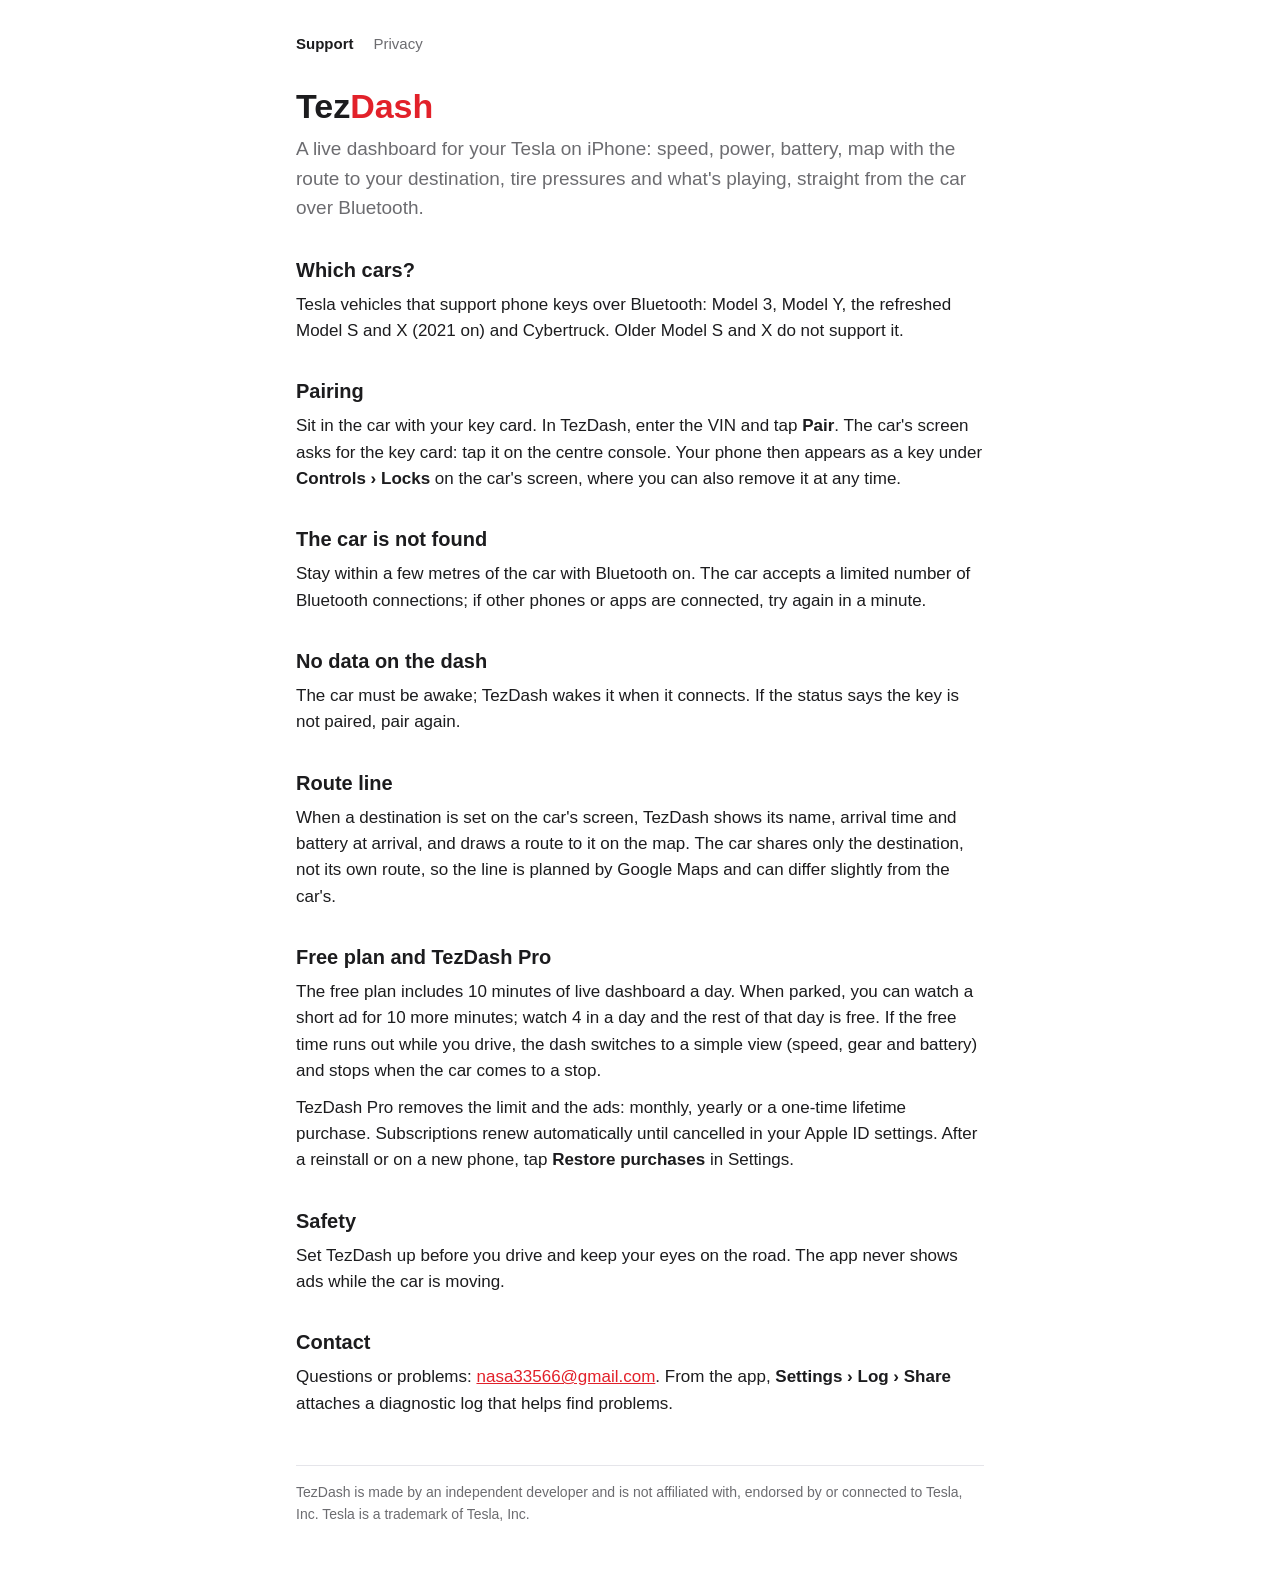
==== index.html @ c1ff4eb4 "Add files via upload" ====
<!doctype html>
<html lang="en">
<head>
<meta charset="utf-8">
<meta name="viewport" content="width=device-width, initial-scale=1">
<title>TezDash — Support</title>
<meta name="description" content="TezDash is a live dashboard for your Tesla on iPhone, connected over Bluetooth.">
<link rel="stylesheet" href="style.css">
</head>
<body>
<main>
<nav><a href="./" aria-current="page">Support</a><a href="privacy.html">Privacy</a></nav>

<h1>Tez<span>Dash</span></h1>
<p class="lead">A live dashboard for your Tesla on iPhone: speed, power, battery, map with the route to your
destination, tire pressures and what's playing, straight from the car over Bluetooth.</p>

<h2>Which cars?</h2>
<p>Tesla vehicles that support phone keys over Bluetooth: Model 3, Model Y, the refreshed Model S and X
(2021 on) and Cybertruck. Older Model S and X do not support it.</p>

<h2>Pairing</h2>
<p>Sit in the car with your key card. In TezDash, enter the VIN and tap <strong>Pair</strong>. The car's
screen asks for the key card: tap it on the centre console. Your phone then appears as a key under
<strong>Controls › Locks</strong> on the car's screen, where you can also remove it at any time.</p>

<h2>The car is not found</h2>
<p>Stay within a few metres of the car with Bluetooth on. The car accepts a limited number of Bluetooth
connections; if other phones or apps are connected, try again in a minute.</p>

<h2>No data on the dash</h2>
<p>The car must be awake; TezDash wakes it when it connects. If the status says the key is not paired,
pair again.</p>

<h2>Route line</h2>
<p>When a destination is set on the car's screen, TezDash shows its name, arrival time and battery at
arrival, and draws a route to it on the map. The car shares only the destination, not its own route, so the
line is planned by Google Maps and can differ slightly from the car's.</p>

<h2>Free plan and TezDash Pro</h2>
<p>The free plan includes 10 minutes of live dashboard a day. When parked, you can watch a short ad for
10 more minutes; watch 4 in a day and the rest of that day is free. If the free time runs out while you
drive, the dash switches to a simple view (speed, gear and battery) and stops when the car comes to a
stop.</p>
<p>TezDash Pro removes the limit and the ads: monthly, yearly or a one-time lifetime purchase.
Subscriptions renew automatically until cancelled in your Apple ID settings. After a reinstall or on a new
phone, tap <strong>Restore purchases</strong> in Settings.</p>

<h2>Safety</h2>
<p>Set TezDash up before you drive and keep your eyes on the road. The app never shows ads while the car
is moving.</p>

<h2>Contact</h2>
<p>Questions or problems: <a href="mailto:nasa33566@gmail.com">nasa33566@gmail.com</a>. From the app,
<strong>Settings › Log › Share</strong> attaches a diagnostic log that helps find problems.</p>

<footer>TezDash is made by an independent developer and is not affiliated with, endorsed by or connected
to Tesla, Inc. Tesla is a trademark of Tesla, Inc.</footer>
</main>
</body>
</html>
---- style.css ----
:root {
  --bg: #ffffff; --text: #1c1c1e; --muted: #6c6c70; --line: #e5e5ea; --accent: #e2212a;
}
@media (prefers-color-scheme: dark) {
  :root { --bg: #000000; --text: #f2f2f7; --muted: #a1a1a6; --line: #2c2c2e; }
}
* { box-sizing: border-box; }
body {
  margin: 0; background: var(--bg); color: var(--text);
  font: 17px/1.55 -apple-system, BlinkMacSystemFont, "Segoe UI", Roboto, Helvetica, Arial, sans-serif;
}
main { max-width: 720px; margin: 0 auto; padding: 32px 16px 64px; }
nav { display: flex; gap: 20px; margin-bottom: 32px; font-size: 15px; }
nav a { color: var(--muted); text-decoration: none; }
nav a[aria-current] { color: var(--text); font-weight: 600; }
h1 { font-size: 34px; line-height: 1.15; margin: 0 0 8px; }
h1 span { color: var(--accent); }
h2 { font-size: 20px; margin: 32px 0 6px; }
p, li { margin: 0 0 10px; }
.lead { color: var(--muted); font-size: 19px; margin-bottom: 24px; }
.updated, footer { color: var(--muted); font-size: 14px; }
footer { border-top: 1px solid var(--line); margin-top: 48px; padding-top: 16px; }
a { color: var(--accent); }
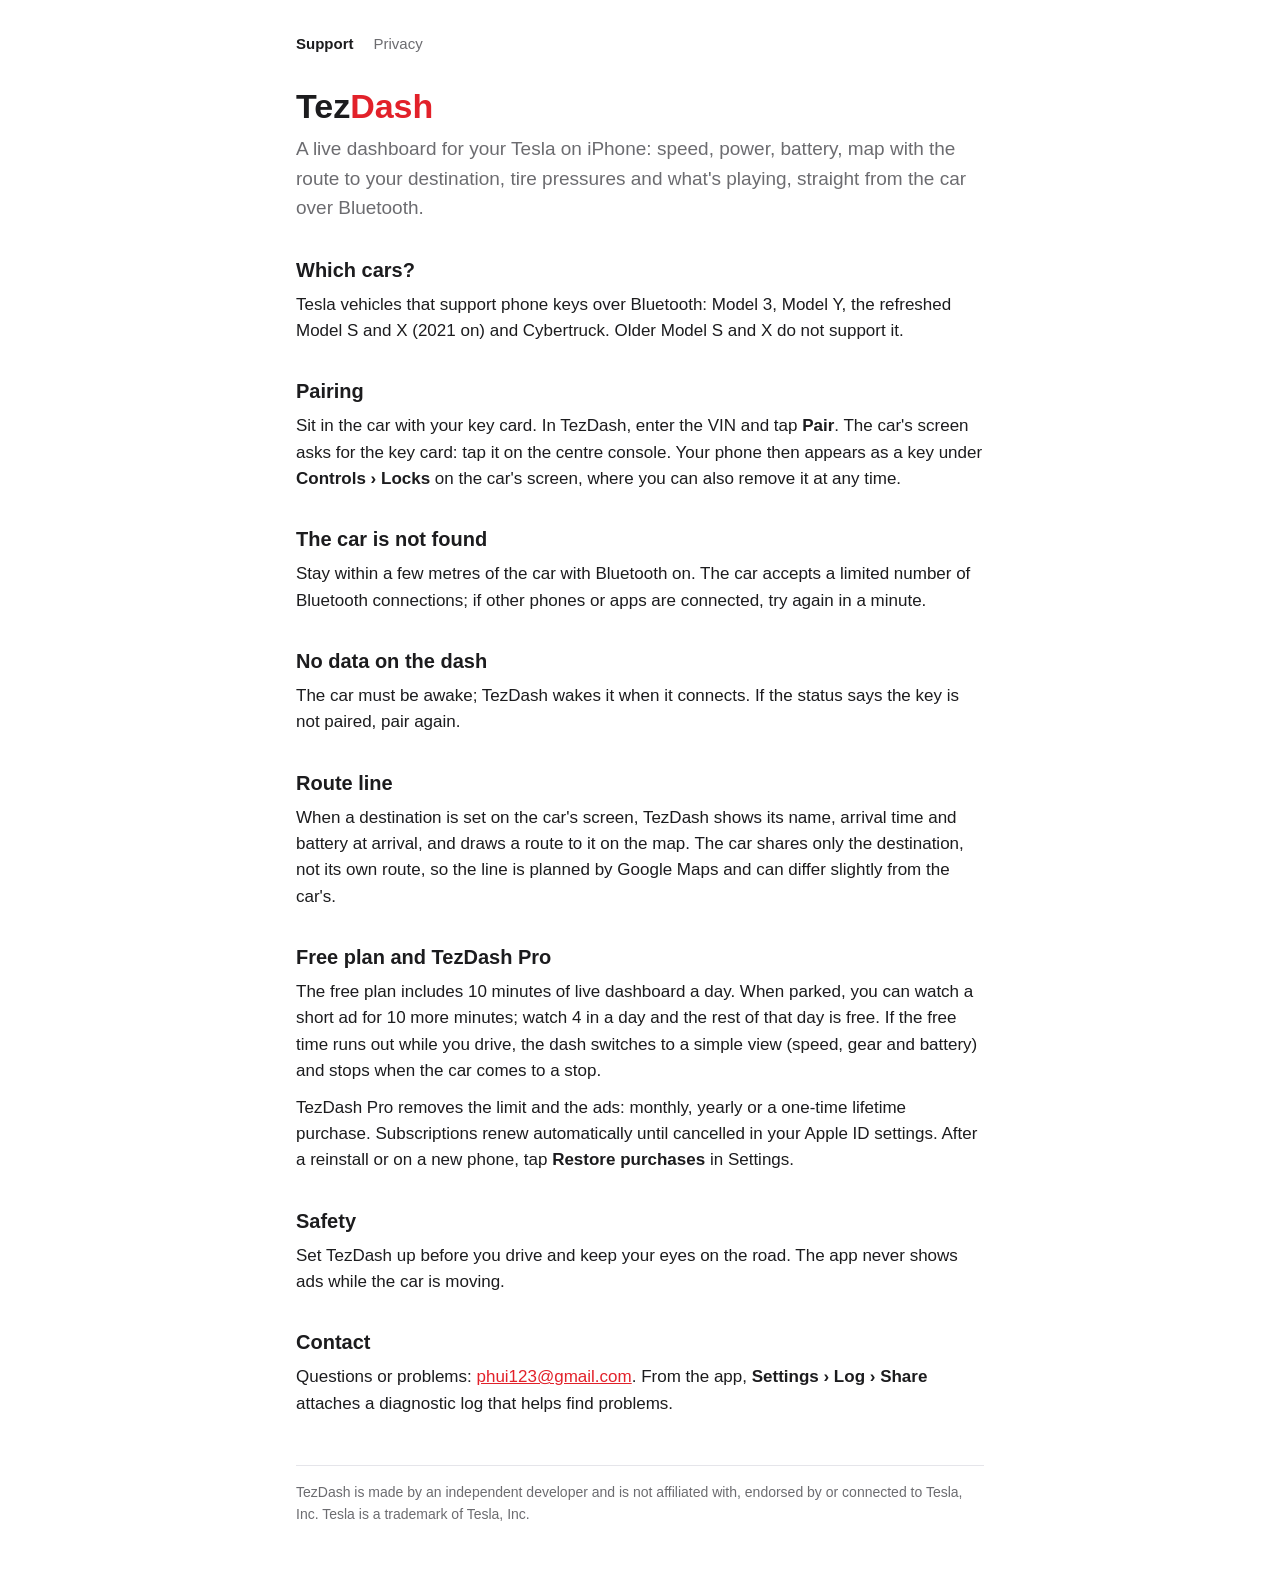
==== commit c801b2c5: "Add files via upload" ====
--- a/index.html
+++ b/index.html
@@ -51,7 +51,7 @@
 is moving.</p>
 
 <h2>Contact</h2>
-<p>Questions or problems: <a href="mailto:nasa33566@gmail.com">nasa33566@gmail.com</a>. From the app,
+<p>Questions or problems: <a href="mailto:phui123@gmail.com">phui123@gmail.com</a>. From the app,
 <strong>Settings › Log › Share</strong> attaches a diagnostic log that helps find problems.</p>
 
 <footer>TezDash is made by an independent developer and is not affiliated with, endorsed by or connected
